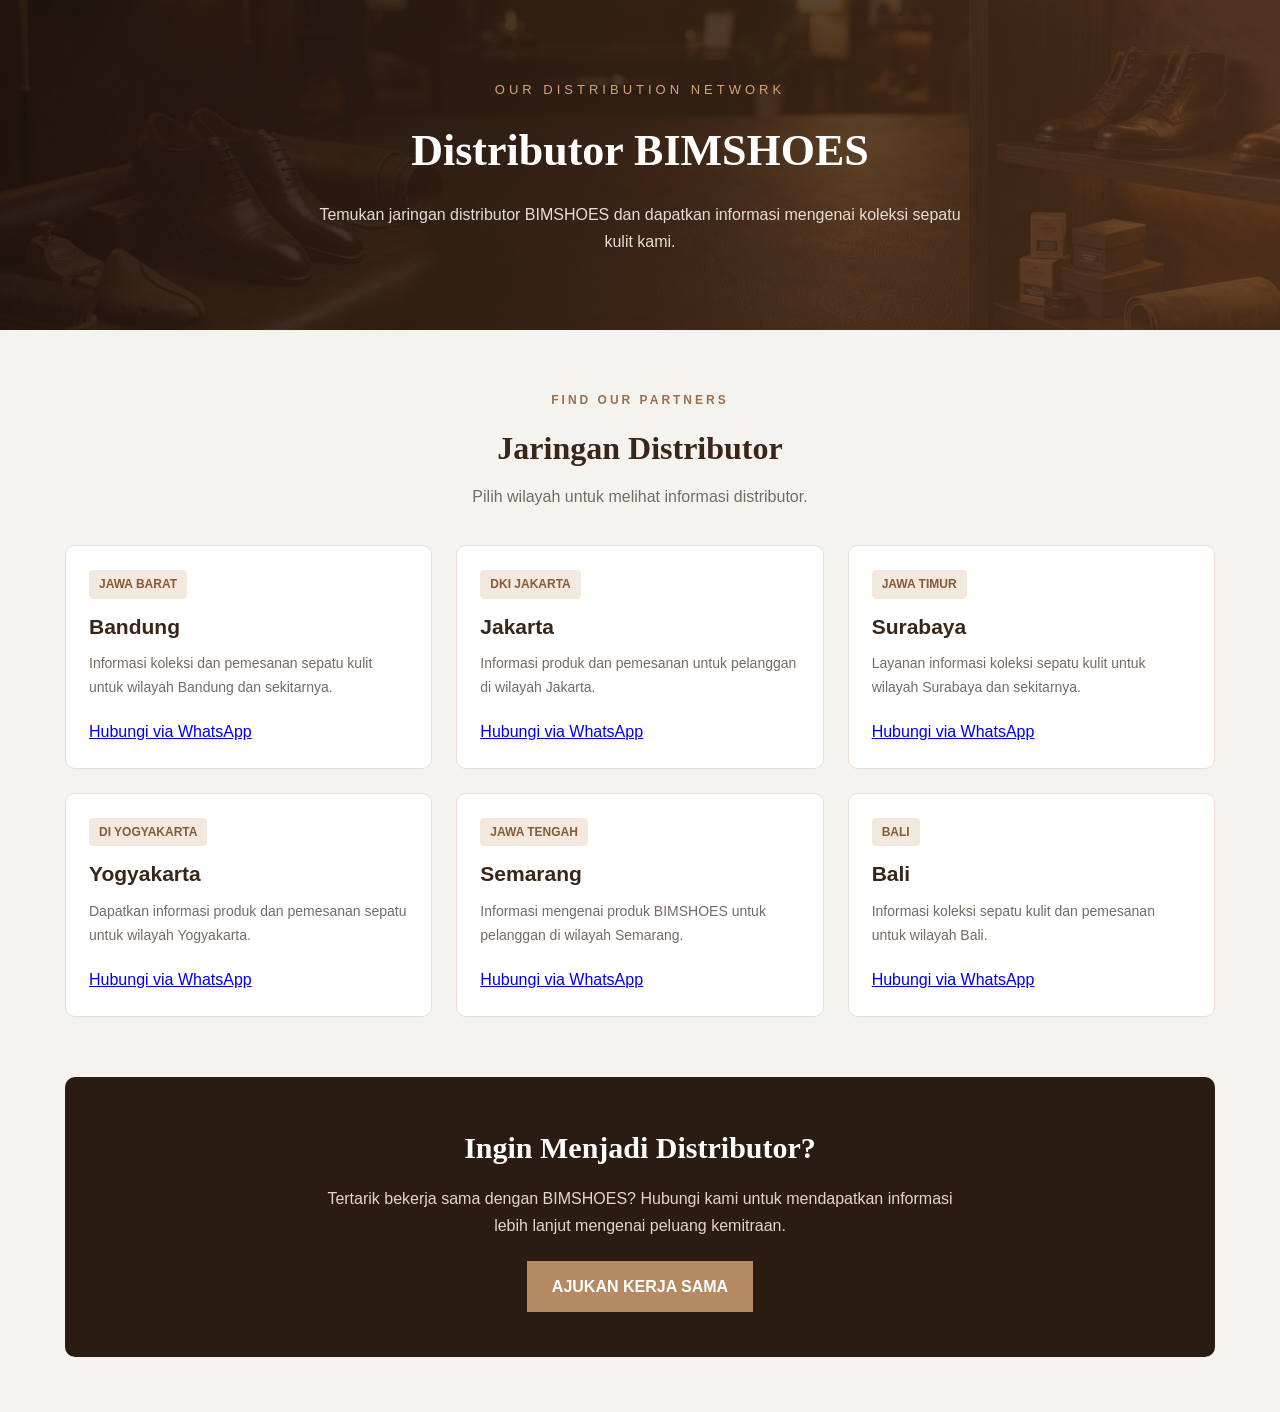
==== distributor.html @ 8f1f6ba6 "Add files via upload" ====
<!DOCTYPE html>
<html lang="id">
<head>
    <meta charset="UTF-8">
    <meta name="viewport" content="width=device-width, initial-scale=1.0">
    <title>Distributor - BIMSHOES</title>

    <style>
        * {
            margin: 0;
            padding: 0;
            box-sizing: border-box;
        }

        body {
            font-family: "Segoe UI", Arial, sans-serif;
            background: #f5f3f0;
            color: #29221d;
            line-height: 1.7;
        }

        /* BANNER */
        .distributor-hero {
            background:
                linear-gradient(
                    120deg,
                    rgba(28, 18, 12, .94),
                    rgba(87, 54, 32, .78)
                ),
                url("img/18.jpg");

            background-size: cover;
            background-position: center;
            padding: 75px 25px;
            text-align: center;
            color: white;
        }

        .distributor-hero span {
            color: #d0a47c;
            font-size: 13px;
            letter-spacing: 4px;
            text-transform: uppercase;
        }

        .distributor-hero h1 {
            font-family: Georgia, serif;
            font-size: 44px;
            margin: 12px 0;
        }

        .distributor-hero p {
            max-width: 650px;
            margin: auto;
            color: #e7ddd4;
        }

        /* KONTEN */
        .container {
            max-width: 1200px;
            margin: 55px auto;
            padding: 0 25px;
        }

        .section-heading {
            text-align: center;
            margin-bottom: 35px;
        }

        .section-heading span {
            color: #9b704d;
            font-size: 12px;
            font-weight: bold;
            letter-spacing: 3px;
            text-transform: uppercase;
        }

        .section-heading h2 {
            font-family: Georgia, serif;
            font-size: 32px;
            color: #392619;
            margin-top: 8px;
        }

        .section-heading p {
            color: #756b63;
            margin-top: 8px;
        }

        /* KARTU DISTRIBUTOR */
        .distributor-grid {
            display: grid;
            grid-template-columns: repeat(3, 1fr);
            gap: 24px;
        }

        .distributor-card {
            background: white;
            border: 1px solid #e9dfd5;
            border-radius: 10px;
            overflow: hidden;
            transition: .3s;
        }

        .distributor-card:hover {
            transform: translateY(-6px);
            box-shadow: 0 14px 30px rgba(42, 30, 20, .1);
        }

        .distributor-card img {
            display: block;
            width: 100%;
            height: 220px;
            object-fit: cover;
        }

        .card-content {
            padding: 23px;
        }

        .region {
            display: inline-block;
            color: #875b37;
            background: #f3e9df;
            padding: 4px 10px;
            border-radius: 4px;
            font-size: 12px;
            font-weight: bold;
            margin-bottom: 10px;
        }

        .card-content h3 {
            color: #392619;
            font-size: 21px;
            margin-bottom: 8px;
        }

        .card-content p {
            color: #756b63;
            font-size: 14px;
            margin-bottom: 18px;
        }

        .contact-button {
            display: block;
            text-align: center;
            padding: 11px;
            background: #2b1c13;
            color: white;
            text-decoration: none;
            font-size: 13px;
            font-weight: bold;
            transition: .3s;
        }

        .contact-button:hover {
            background: #754b2b;
        }

        /* KERJA SAMA */
        .partnership {
            margin-top: 60px;
            padding: 45px 30px;
            text-align: center;
            background: #2b1c13;
            color: white;
            border-radius: 10px;
        }

        .partnership h2 {
            font-family: Georgia, serif;
            font-size: 30px;
            margin-bottom: 12px;
        }

        .partnership p {
            color: #e5d5c7;
            max-width: 650px;
            margin: 0 auto 22px;
        }

        .partnership a {
            display: inline-block;
            background: #b58a62;
            color: white;
            padding: 12px 25px;
            text-decoration: none;
            font-weight: bold;
            transition: .3s;
        }

        .partnership a:hover {
            background: #90643f;
        }

        /* RESPONSIVE */
        @media (max-width: 800px) {
            .distributor-grid {
                grid-template-columns: repeat(2, 1fr);
            }

            .distributor-hero h1 {
                font-size: 36px;
            }
        }

        @media (max-width: 550px) {
            .distributor-grid {
                grid-template-columns: 1fr;
            }

            .distributor-hero {
                padding: 55px 20px;
            }

            .distributor-hero h1 {
                font-size: 30px;
            }

            .section-heading h2 {
                font-size: 27px;
            }

            .container {
                padding: 0 15px;
                margin: 35px auto;
            }
        }
    </style>
</head>

<body>

    <!-- BANNER -->
    <section class="distributor-hero">
        <span>Our Distribution Network</span>

        <h1>Distributor BIMSHOES</h1>

        <p>
            Temukan jaringan distributor BIMSHOES dan dapatkan
            informasi mengenai koleksi sepatu kulit kami.
        </p>
    </section>


    <!-- DAFTAR DISTRIBUTOR -->
    <main class="container">

        <div class="section-heading">
            <span>Find Our Partners</span>
            <h2>Jaringan Distributor</h2>
            <p>
                Pilih wilayah untuk melihat informasi distributor.
            </p>
        </div>

        <div class="distributor-grid">

            <!-- BANDUNG -->
            <article class="distributor-card">
               
                <div class="card-content">
                    <span class="region">JAWA BARAT</span>
                    <h3>Bandung</h3>
                    <p>
                        Informasi koleksi dan pemesanan sepatu
                        kulit untuk wilayah Bandung dan sekitarnya.
                    </p>
                    <a href="https://wa.me/6285220885859"
                class="whatsapp-link"
                target="_blank"
                rel="noopener noreferrer"
            >
                Hubungi via WhatsApp

                    </a>
                </div>
            </article>

            <!-- JAKARTA -->
            <article class="distributor-card">
                
                <div class="card-content">
                    <span class="region">DKI JAKARTA</span>
                    <h3>Jakarta</h3>
                    <p>
                        Informasi produk dan pemesanan untuk
                        pelanggan di wilayah Jakarta.
                    </p>
                    <a href="https://wa.me/6285220885859"
                class="whatsapp-link"
                target="_blank"
                rel="noopener noreferrer"
            >
                Hubungi via WhatsApp

                    </a>
                </div>
            </article>

            <!-- SURABAYA -->
            <article class="distributor-card">
                               <div class="card-content">
                    <span class="region">JAWA TIMUR</span>
                    <h3>Surabaya</h3>
                    <p>
                        Layanan informasi koleksi sepatu kulit
                        untuk wilayah Surabaya dan sekitarnya.
                    </p>
                    <a href="https://wa.me/6285220885859"
                class="whatsapp-link"
                target="_blank"
                rel="noopener noreferrer"
            >
                Hubungi via WhatsApp
                    </a>
                </div>
            </article>

            <!-- YOGYAKARTA -->
            <article class="distributor-card">
                              <div class="card-content">
                    <span class="region">DI YOGYAKARTA</span>
                    <h3>Yogyakarta</h3>
                    <p>
                        Dapatkan informasi produk dan pemesanan
                        sepatu untuk wilayah Yogyakarta.
                    </p>
                    <a href="https://wa.me/6285220885859"
                class="whatsapp-link"
                target="_blank"
                rel="noopener noreferrer"
            >
                Hubungi via WhatsApp
                    </a>
                </div>
            </article>

            <!-- SEMARANG -->
            <article class="distributor-card">
               
                <div class="card-content">
                    <span class="region">JAWA TENGAH</span>
                    <h3>Semarang</h3>
                    <p>
                        Informasi mengenai produk BIMSHOES
                        untuk pelanggan di wilayah Semarang.
                    </p>
                    <a href="https://wa.me/6285220885859"
                class="whatsapp-link"
                target="_blank"
                rel="noopener noreferrer"
            >
                Hubungi via WhatsApp

                    </a>
                </div>
            </article>

            <!-- BALI -->
            <article class="distributor-card">
                
                <div class="card-content">
                    <span class="region">BALI</span>
                    <h3>Bali</h3>
                    <p>
                        Informasi koleksi sepatu kulit dan
                        pemesanan untuk wilayah Bali.
                    </p>
                    <a href="https://wa.me/6285220885859"
                class="whatsapp-link"
                target="_blank"
                rel="noopener noreferrer"
            >
                Hubungi via WhatsApp
                    </a>
                </div>
            </article>

        </div>


        <!-- KERJA SAMA -->
        <section class="partnership">
            <h2>Ingin Menjadi Distributor?</h2>

            <p>
                Tertarik bekerja sama dengan BIMSHOES?
                Hubungi kami untuk mendapatkan informasi lebih lanjut
                mengenai peluang kemitraan.
            </p>

            <a href="contact.html">
                AJUKAN KERJA SAMA
            </a>
        </section>

    </main>

</body>
</html>
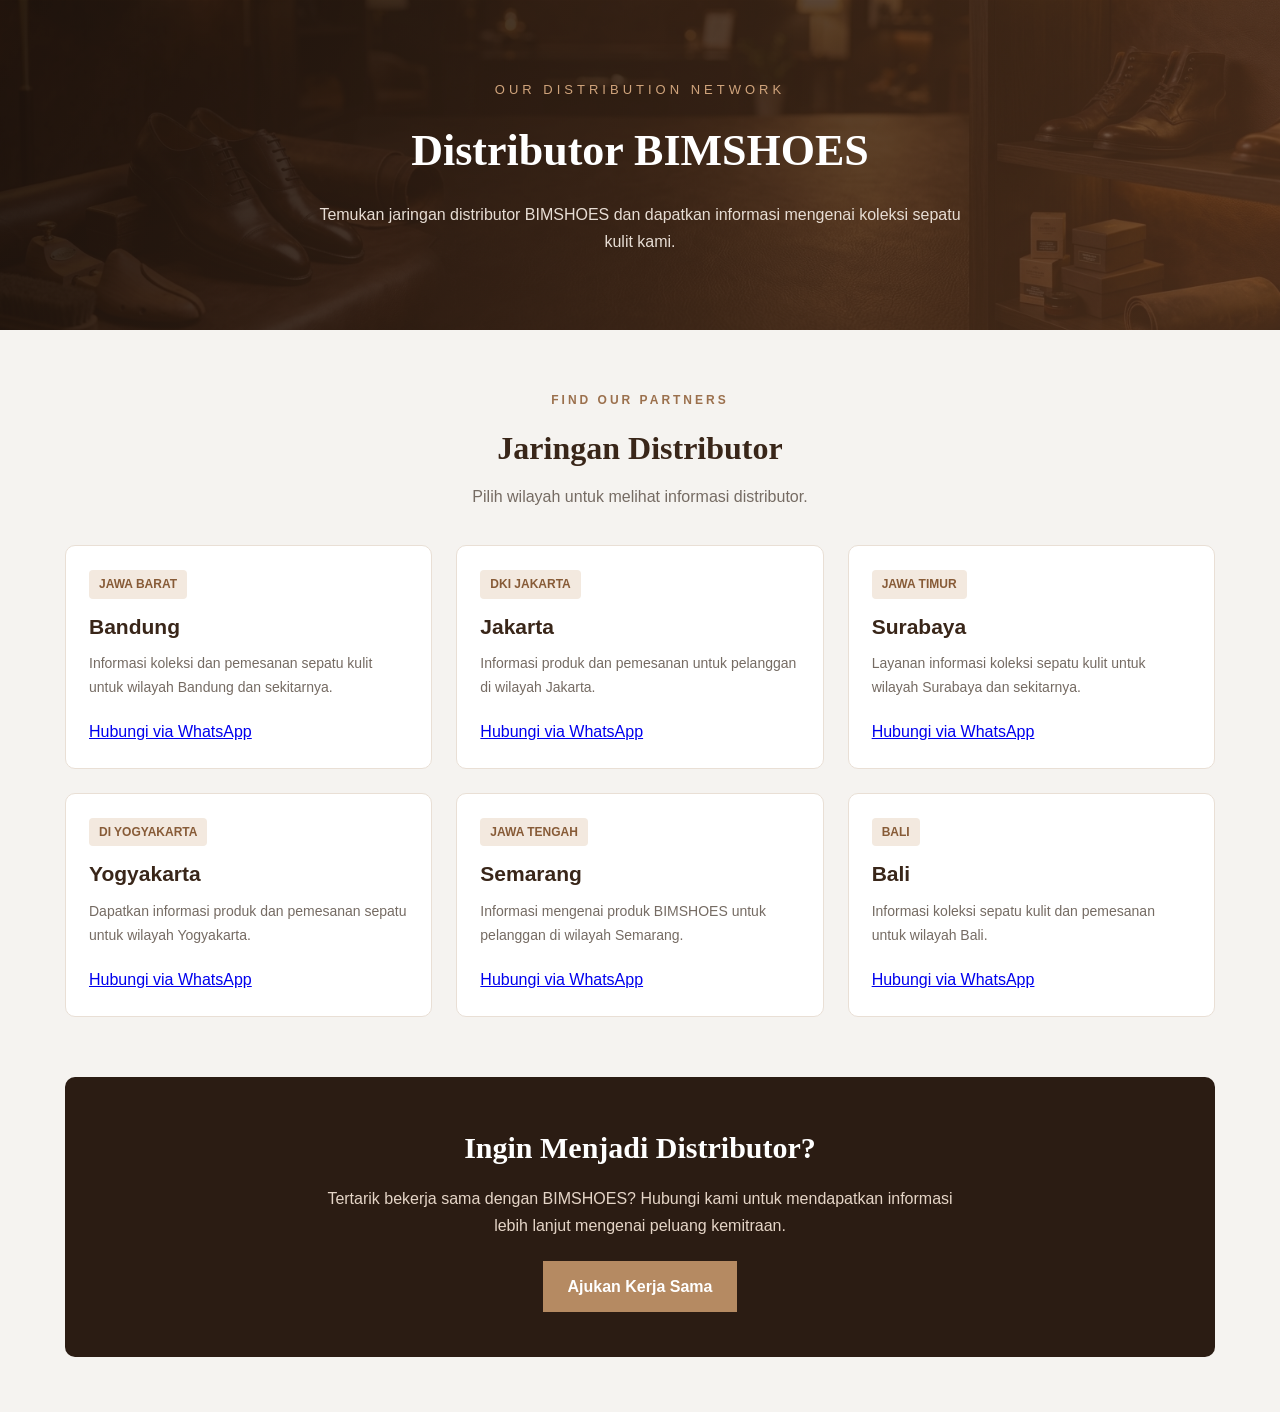
==== commit dc1fe336: "Add files via upload" ====
--- a/distributor.html
+++ b/distributor.html
@@ -392,9 +392,13 @@
                 mengenai peluang kemitraan.
             </p>
 
-            <a href="contact.html">
-                AJUKAN KERJA SAMA
-            </a>
+             <a href="https://wa.me/6285220885859"
+                class="whatsapp-link"
+                target="_blank"
+                rel="noopener noreferrer"
+            >
+                Ajukan Kerja Sama
+                    </a>
         </section>
 
     </main>
